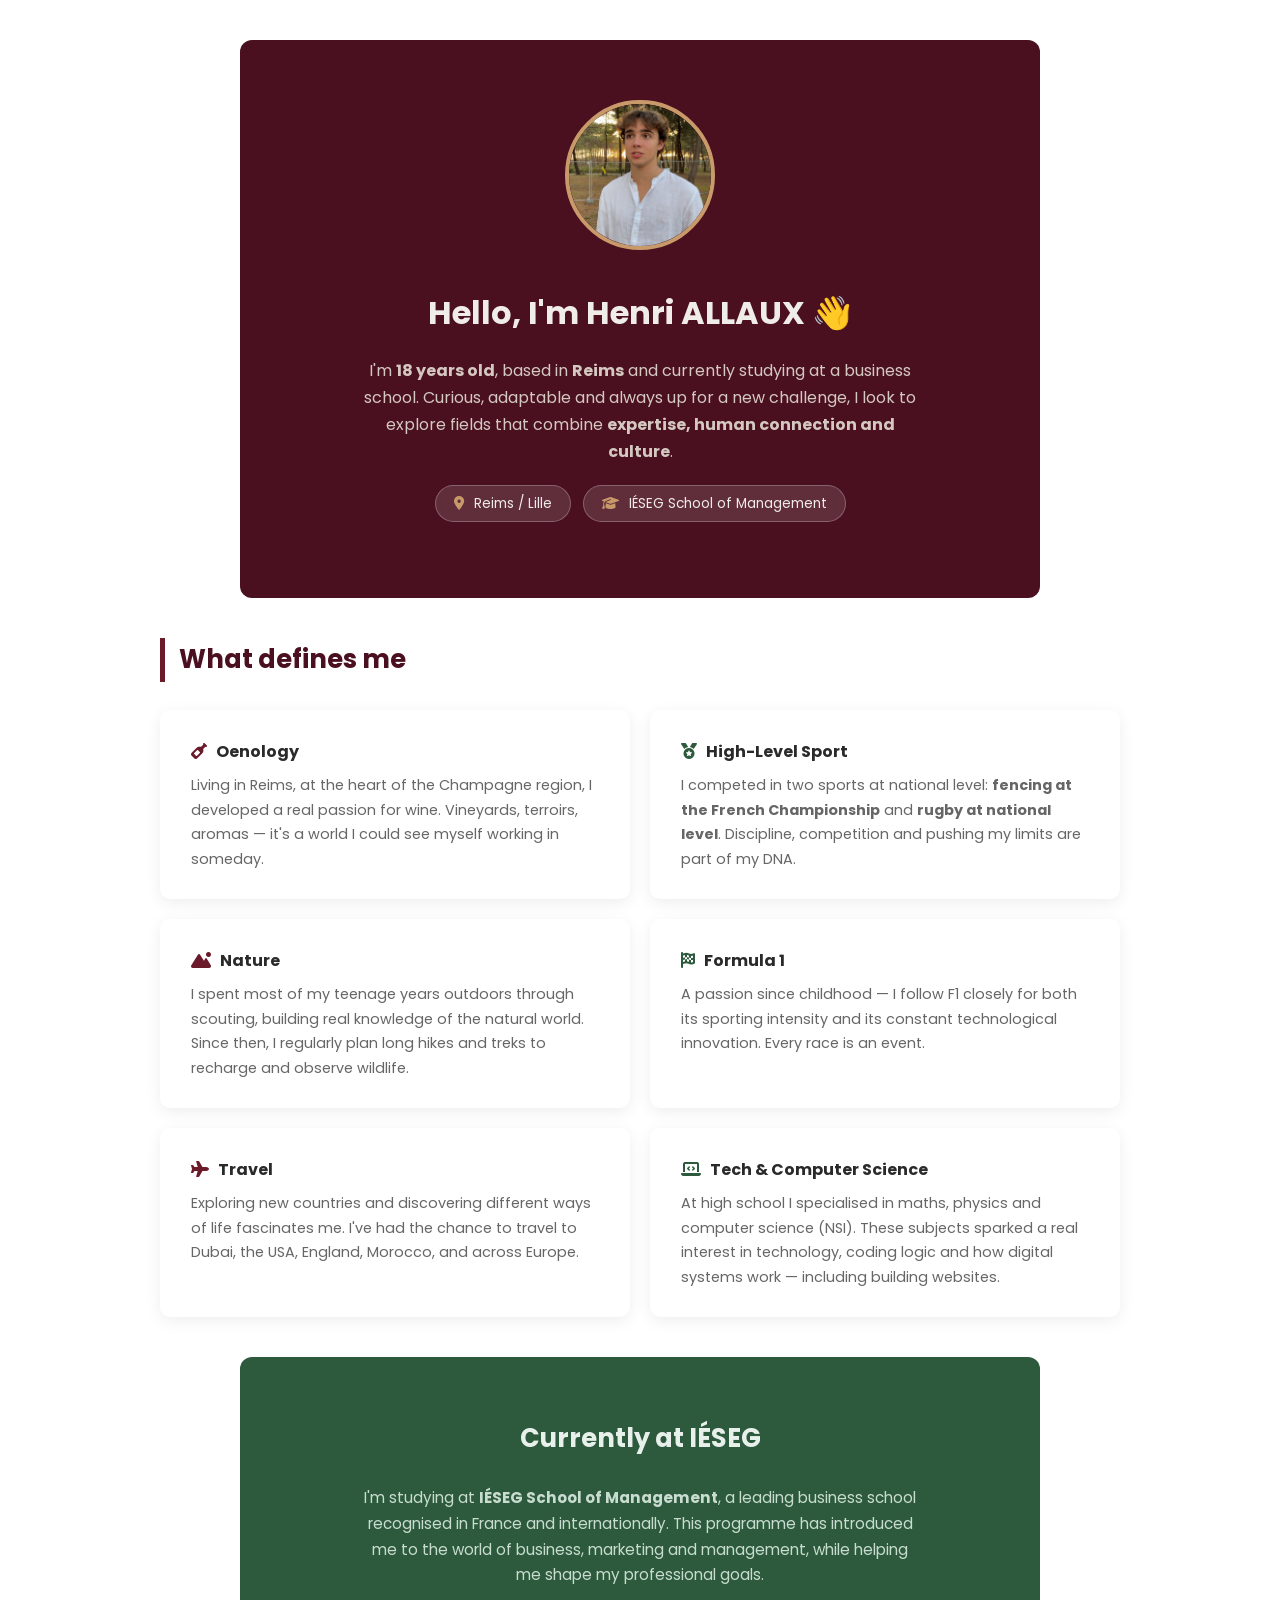
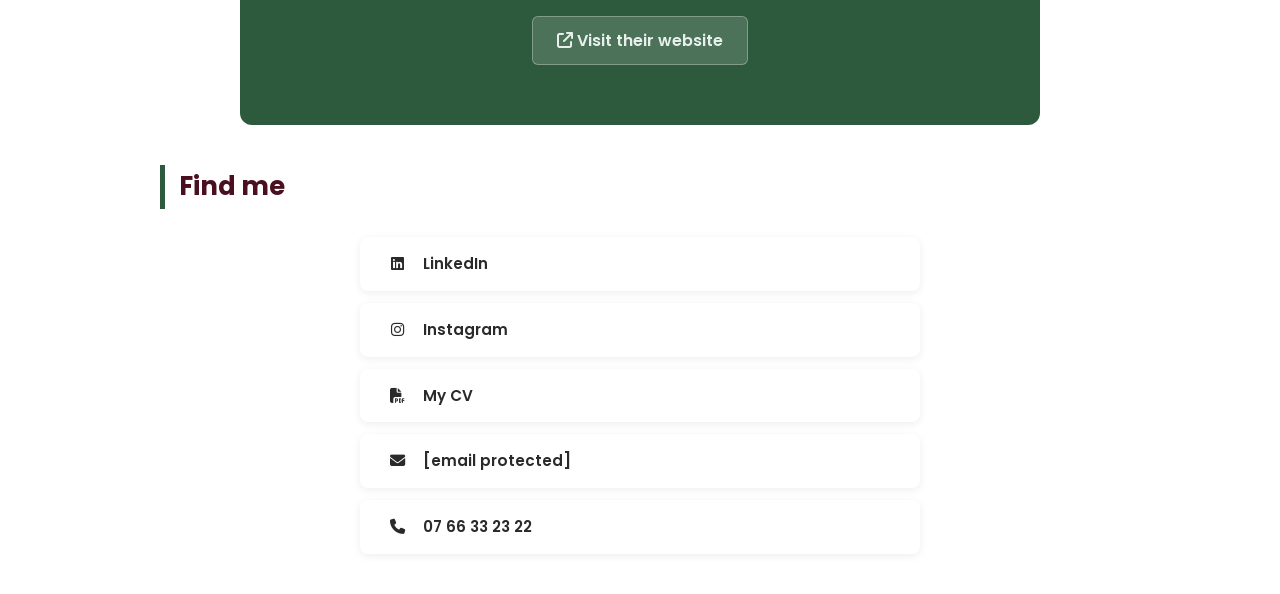
==== index.html @ 93f07aec "Rename Index.html to index.html" ====
<!DOCTYPE html>
<html>
  <head>
    <title>Henri ALLAUX - Profile</title>
    <meta charset="utf-8">
    <meta name="viewport" content="width=device-width, initial-scale=1.0">
    <link rel="stylesheet" href="https://cdnjs.cloudflare.com/ajax/libs/font-awesome/6.5.0/css/all.min.css">
    <link href="https://fonts.googleapis.com/css2?family=Poppins:wght@300;400;600;700&display=swap" rel="stylesheet">
    <link rel="stylesheet" href="style.css">
  </head>

  <body>

    <div id="presentation">

      <img src="image/profile-picture.jpeg" alt="Henri ALLAUX" id="profile-pic">

      <h1>Hello, I'm Henri ALLAUX 👋</h1>

      <p>
        I'm <strong>18 years old</strong>, based in <strong>Reims</strong> and currently studying at a business school.
        Curious, adaptable and always up for a new challenge, I look to explore fields that combine
        <strong>expertise, human connection and culture</strong>.
      </p>

      <p class="badges">
        <span><i class="fa-solid fa-location-dot"></i> Reims / Lille</span>
        <span><i class="fa-solid fa-graduation-cap"></i> IÉSEG School of Management</span>
      </p>

    </div>

    <div id="passions">

      <h2>What defines me</h2>

      <div class="passions-grid">

        <div class="passion-card">
          <h3><i class="fa-solid fa-wine-bottle"></i> Oenology</h3>
          <p>
            Living in Reims, at the heart of the Champagne region, I developed
            a real passion for wine. Vineyards, terroirs, aromas —
            it's a world I could see myself working in someday.
          </p>
        </div>

        <div class="passion-card">
          <h3><i class="fa-solid fa-medal"></i> High-Level Sport</h3>
          <p>
            I competed in two sports at national level:
            <strong>fencing at the French Championship</strong> and
            <strong>rugby at national level</strong>.
            Discipline, competition and pushing my limits are part of my DNA.
          </p>
        </div>

        <div class="passion-card">
          <h3><i class="fa-solid fa-mountain-sun"></i> Nature</h3>
          <p>
            I spent most of my teenage years outdoors through scouting,
            building real knowledge of the natural world. Since then,
            I regularly plan long hikes and treks to recharge and observe wildlife.
          </p>
        </div>

        <div class="passion-card">
          <h3><i class="fa-solid fa-flag-checkered"></i> Formula 1</h3>
          <p>
            A passion since childhood — I follow F1 closely for both its sporting
            intensity and its constant technological innovation. Every race is an event.
          </p>
        </div>

        <div class="passion-card">
          <h3><i class="fa-solid fa-plane"></i> Travel</h3>
          <p>
            Exploring new countries and discovering different ways of life fascinates me.
            I've had the chance to travel to Dubai, the USA, England, Morocco, and across Europe.
          </p>
        </div>

        <div class="passion-card">
          <h3><i class="fa-solid fa-laptop-code"></i> Tech & Computer Science</h3>
          <p>
            At high school I specialised in maths, physics and computer science (NSI).
            These subjects sparked a real interest in technology, coding logic
            and how digital systems work — including building websites.
          </p>
        </div>

      </div>

    </div>

    <div id="ecole">

      <h2>Currently at IÉSEG</h2>

      <p>
        I'm studying at <strong>IÉSEG School of Management</strong>,
        a leading business school recognised in France and internationally.
        This programme has introduced me to the world of business, marketing
        and management, while helping me shape my professional goals.
      </p>

      <a href="https://www.ieseg.fr" target="_blank">
        <i class="fa-solid fa-arrow-up-right-from-square"></i> Visit their website
      </a>

    </div>


    <div id="liens">

      <h2>Find me</h2>

      <ul class="liens-liste">

        <li>
          <a href="https://www.linkedin.com/in/henri-allaux-a12267328/" target="_blank">
            <i class="fa-brands fa-linkedin"></i> LinkedIn
          </a>
        </li>

        <li>
          <a href="https://www.instagram.com/henri.lx/" target="_blank">
            <i class="fa-brands fa-instagram"></i> Instagram
          </a>
        </li>

        <li>
          <a href="image/CVHenriAllauxFR1page.tex-2.pdf.pdf" target="_blank">
            <i class="fa-solid fa-file-pdf"></i> My CV
          </a>
        </li>

        <li>
          <a href="/cdn-cgi/l/email-protection#6109040f13084f000d0d00141921060c00080d4f020e0c">
            <i class="fa-solid fa-envelope"></i> <span class="__cf_email__" data-cfemail="b1d9d4dfc3d89fd0ddddd0c4c9f1d6dcd0d8dd9fd2dedc">[email&#160;protected]</span>
          </a>
        </li>

        <li>
          <a href="tel:0766332322">
            <i class="fa-solid fa-phone"></i> 07 66 33 23 22
          </a>
        </li>

      </ul>

    </div>


    <!-
---- style.css ----
/* ============================================
   HENRI ALLAUX — style.css
   ============================================ */

:root {
  --bordeaux:      #6b1a2a;
  --bordeaux-dark: #4a1020;
  --vert:          #2d5a3d;
  --texte:         #2a2a2a;
  --texte-doux:    #666666;
  --blanc:         #ffffff;
}

/* --- Reset --- */
* {
  margin: 0;
  padding: 0;
  box-sizing: border-box;
}

html, body {
  width: 100%;
  background-color: var(--blanc);
  font-family: 'Poppins', sans-serif;
  color: var(--texte);
  font-size: 16px;
  line-height: 1.7;
}

h1, h2, h3 { font-weight: 700; }
h1 { font-size: 2rem;  margin-bottom: 16px; }
h2 { font-size: 1.6rem; margin-bottom: 24px; }
h3 { font-size: 1rem;  margin-bottom: 8px; }

a {
  color: var(--vert);
  text-decoration: none;
  transition: color 0.3s ease;
}
a:hover { color: var(--bordeaux); }


/* ============================================
   MISE EN PAGE — blocs centrés
   ============================================ */
#presentation,
#ecole {
  max-width: 800px;
  margin: 40px auto;
  border-radius: 12px;
  padding: 60px 50px;
  text-align: center;
}

#passions,
#liens {
  max-width: 1000px;
  margin: 40px auto;
  padding: 0 20px;
}


/* ============================================
   BLOC 1 — PRÉSENTATION  (bordeaux)
   ============================================ */
#presentation {
  background-color: var(--bordeaux-dark);
  color: #f0ece8;
  /* Animation d'entrée */
  opacity: 0;
  transform: translateY(20px);
  animation: fadeUp 0.6s ease forwards;
}

#presentation h1 { color: #f0ece8; }

#presentation p {
  color: #d4c8c0;
  max-width: 560px;
  margin: 0 auto 16px auto;
}

/* Hover sur le bloc présentation — légère lueur */
#presentation:hover {
  box-shadow: 0 12px 40px rgba(74, 16, 32, 0.35);
  transition: box-shadow 0.4s ease;
}

.badges {
  display: flex;
  justify-content: center;
  flex-wrap: wrap;
  gap: 12px;
  margin-top: 20px !important;
}

.badges span {
  background-color: rgba(255,255,255,0.12);
  border: 1px solid rgba(255,255,255,0.25);
  padding: 6px 18px;
  border-radius: 999px;
  font-size: 0.85rem;
  color: #f0ece8;
  transition: background-color 0.3s ease;
}

.badges span:hover {
  background-color: rgba(255,255,255,0.22);
}

.badges i {
  color: #c89a6a;
  margin-right: 6px;
}

#profile-pic {
  width: 150px;
  height: 150px;
  border-radius: 50%;
  object-fit: cover;
  border: 4px solid #c89a6a;
  margin-bottom: 28px;
  transition: transform 0.4s ease;
}

#profile-pic:hover {
  transform: scale(1.05);
}


/* ============================================
   BLOC 2 — PASSIONS  (cartes blanches)
   ============================================ */
#passions h2 {
  color: var(--bordeaux-dark);
  border-left: 5px solid var(--bordeaux);
  padding-left: 14px;
  margin-bottom: 28px;
}

.passions-grid {
  display: flex;
  flex-wrap: wrap;
  gap: 20px;
}

.passion-card {
  background: var(--blanc);
  padding: 28px;
  border-radius: 10px;
  box-shadow: 0 4px 16px rgba(0,0,0,0.07);
  width: calc(50% - 10px);
  box-sizing: border-box;
  transition: box-shadow 0.3s ease, border-left 0.3s ease;
  border-left: 3px solid transparent;
}

.passion-card:hover {
  box-shadow: 0 8px 24px rgba(0,0,0,0.12);
  border-left: 3px solid var(--bordeaux);
}

.passion-card:nth-child(even):hover {
  border-left: 3px solid var(--vert);
}

.passion-card i {
  color: var(--bordeaux);
  margin-right: 6px;
}

.passion-card:nth-child(even) i {
  color: var(--vert);
}

.passion-card p {
  color: var(--texte-doux);
  font-size: 0.9rem;
}


/* ============================================
   BLOC 3 — ÉCOLE  (vert)
   ============================================ */
#ecole {
  background-color: var(--vert);
  color: #e8f0eb;
  animation: fadeUp 0.6s ease 0.2s forwards;
  opacity: 0;
  transform: translateY(20px);
}

#ecole:hover {
  box-shadow: 0 12px 40px rgba(45, 90, 61, 0.35);
  transition: box-shadow 0.4s ease;
}

#ecole h2 { color: #e8f0eb; }

#ecole p {
  color: #c8ddd0;
  max-width: 560px;
  margin: 0 auto 28px auto;
  font-size: 0.95rem;
}

#ecole a {
  display: inline-block;
  background-color: rgba(255,255,255,0.15);
  color: #e8f0eb;
  font-weight: 600;
  padding: 10px 24px;
  border-radius: 6px;
  border: 1px solid rgba(255,255,255,0.3);
  transition: background-color 0.3s ease, transform 0.3s ease;
}

#ecole a:hover {
  background-color: rgba(255,255,255,0.25);
  transform: scale(1.03);
  color: #ffffff;
}


/* ============================================
   BLOC 4 — LIENS  (cartes blanches)
   ============================================ */
#liens h2 {
  color: var(--bordeaux-dark);
  border-left: 5px solid var(--vert);
  padding-left: 14px;
  margin-bottom: 28px;
}

.liens-liste {
  list-style: none;
  padding: 0;
  display: flex;
  flex-direction: column;
  gap: 12px;
  max-width: 560px;
  margin: 0 auto;
}

.liens-liste li a {
  display: block;
  background: var(--blanc);
  color: var(--texte);
  font-weight: 600;
  padding: 14px 24px;
  border-radius: 8px;
  box-shadow: 0 2px 8px rgba(0,0,0,0.07);
  font-size: 0.95rem;
  border-left: 3px solid transparent;
  transition: box-shadow 0.3s ease, border-left 0.3s ease;
}

.liens-liste li a:hover {
  box-shadow: 0 6px 20px rgba(0,0,0,0.11);
  border-left: 3px solid var(--bordeaux);
}

.liens-liste li:nth-child(even) a:hover {
  border-left: 3px solid var(--vert);
}

.liens-liste li a i {
  margin-right: 12px;
  width: 20px;
  text-align: center;
}


/* ============================================
   FOOTER
   ============================================ */
footer {
  text-align: center;
  padding: 30px;
  color: #aaaaaa;
  font-size: 0.85rem;
}

footer i { color: var(--bordeaux); }


/* ============================================
   ANIMATION
   ============================================ */
@keyframes fadeUp {
  to {
    opacity: 1;
    transform: translateY(0);
  }
}


/* ============================================
   RESPONSIVE
   ============================================ */
@media (max-width: 720px) {
  #presentation,
  #ecole {
    margin: 20px 16px;
    padding: 40px 24px;
  }

  #passions,
  #liens {
    margin: 20px 16px;
    padding: 0;
  }

  .passion-card {
    width: 100%;
  }

  .badges {
    flex-direction: column;
    align-items: center;
  }
}
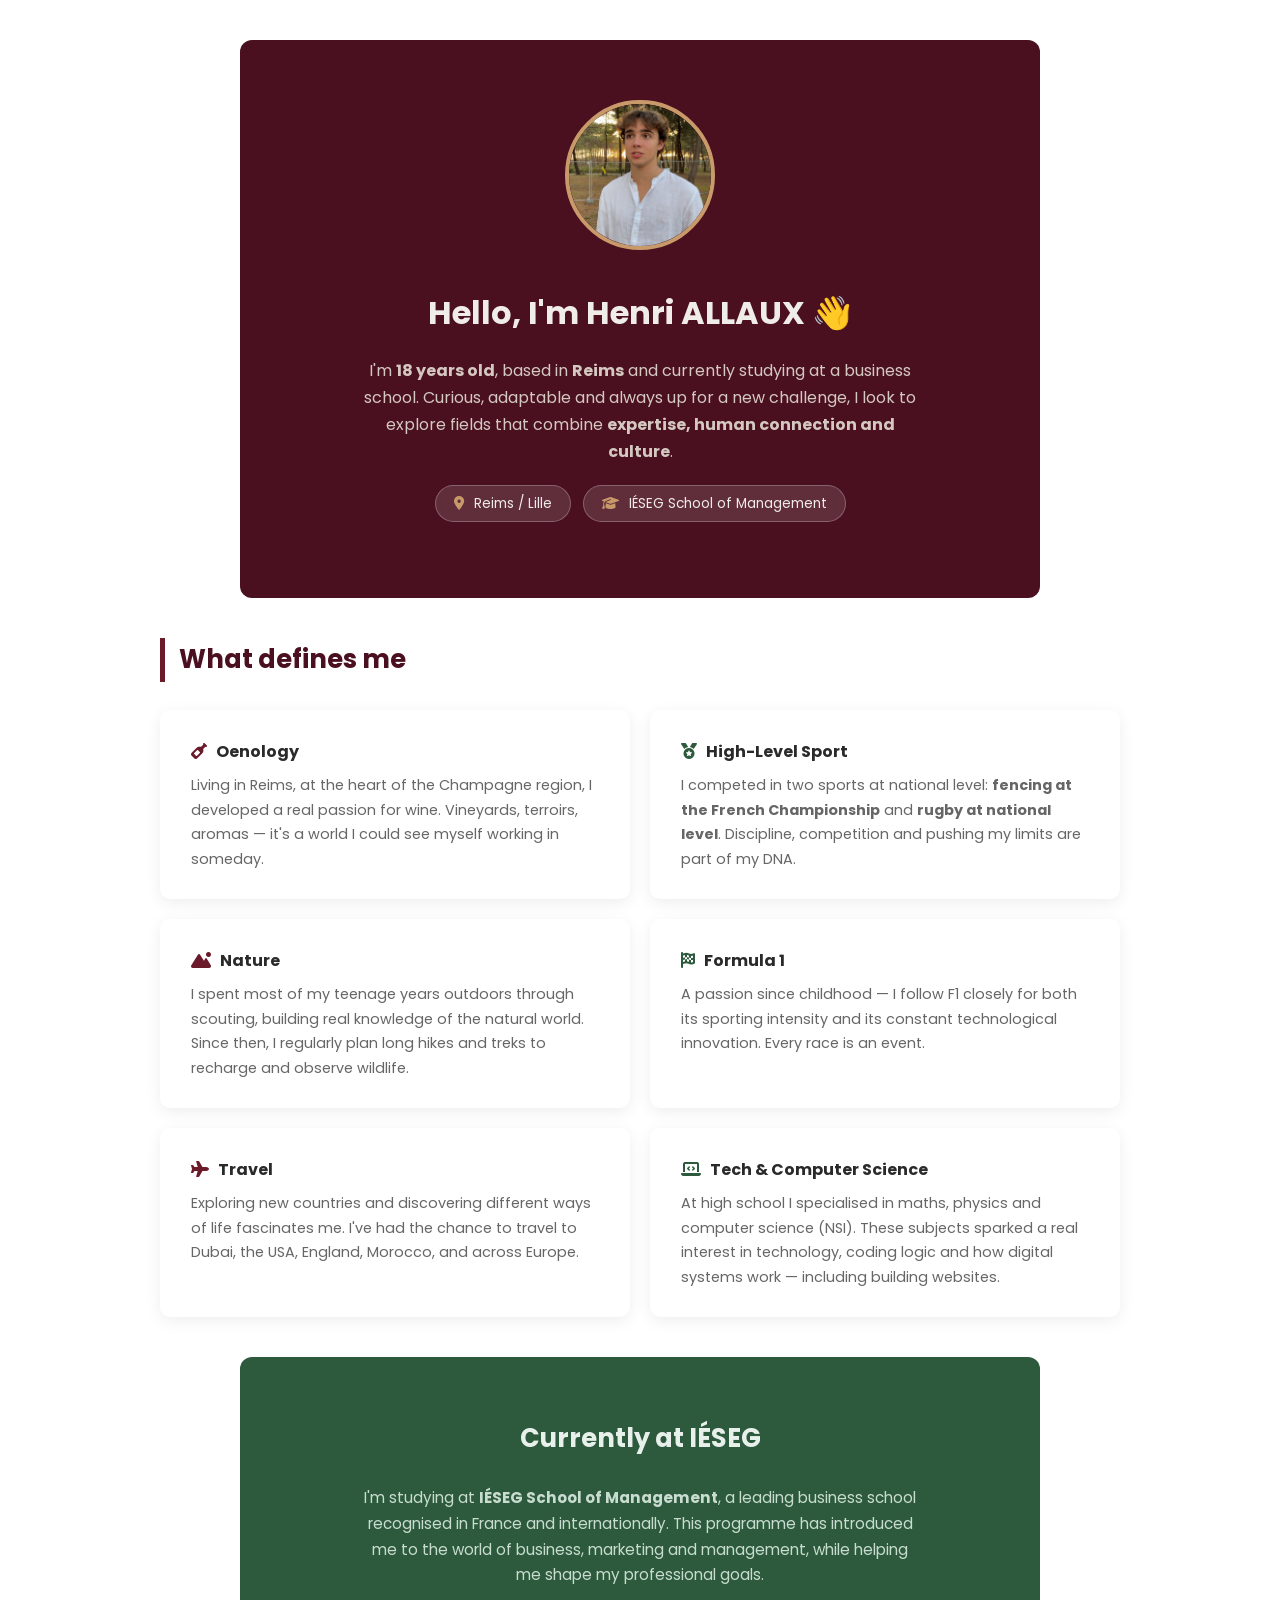
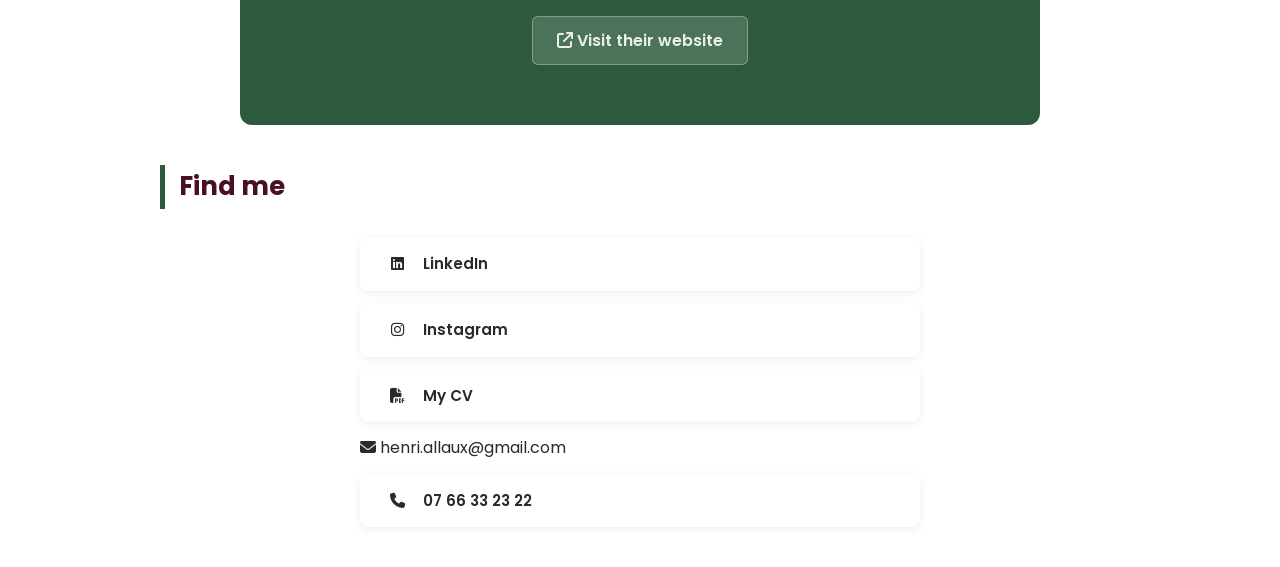
==== commit 705bcc51: "Update index.html" ====
--- a/index.html
+++ b/index.html
@@ -136,8 +136,7 @@
         </li>
 
         <li>
-          <a href="/cdn-cgi/l/email-protection#6109040f13084f000d0d00141921060c00080d4f020e0c">
-            <i class="fa-solid fa-envelope"></i> <span class="__cf_email__" data-cfemail="b1d9d4dfc3d89fd0ddddd0c4c9f1d6dcd0d8dd9fd2dedc">[email&#160;protected]</span>
+            <i class="fa-solid fa-envelope"></i> <span class="__cf_email__" data-cfemail="b1d9d4dfc3d89fd0ddddd0c4c9f1d6dcd0d8dd9fd2dedc">henri.allaux@gmail.com</span>
           </a>
         </li>
 
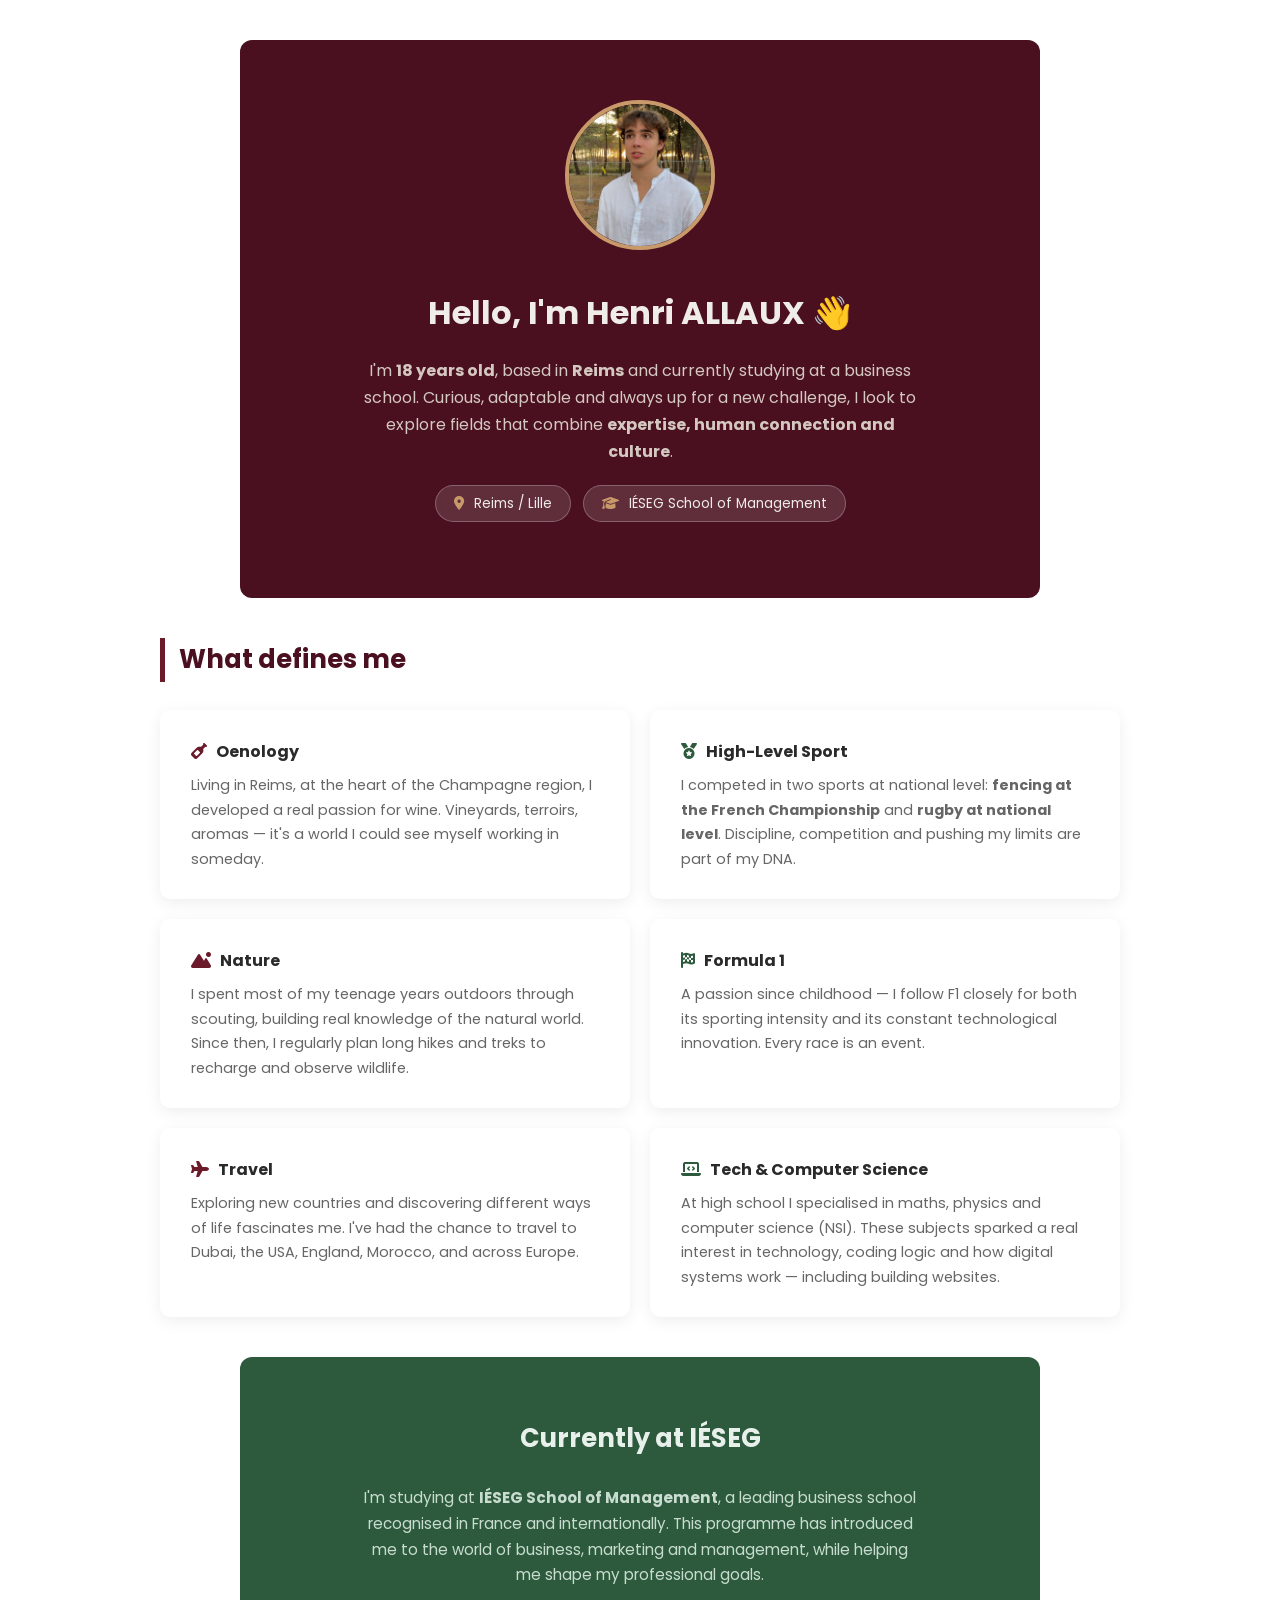
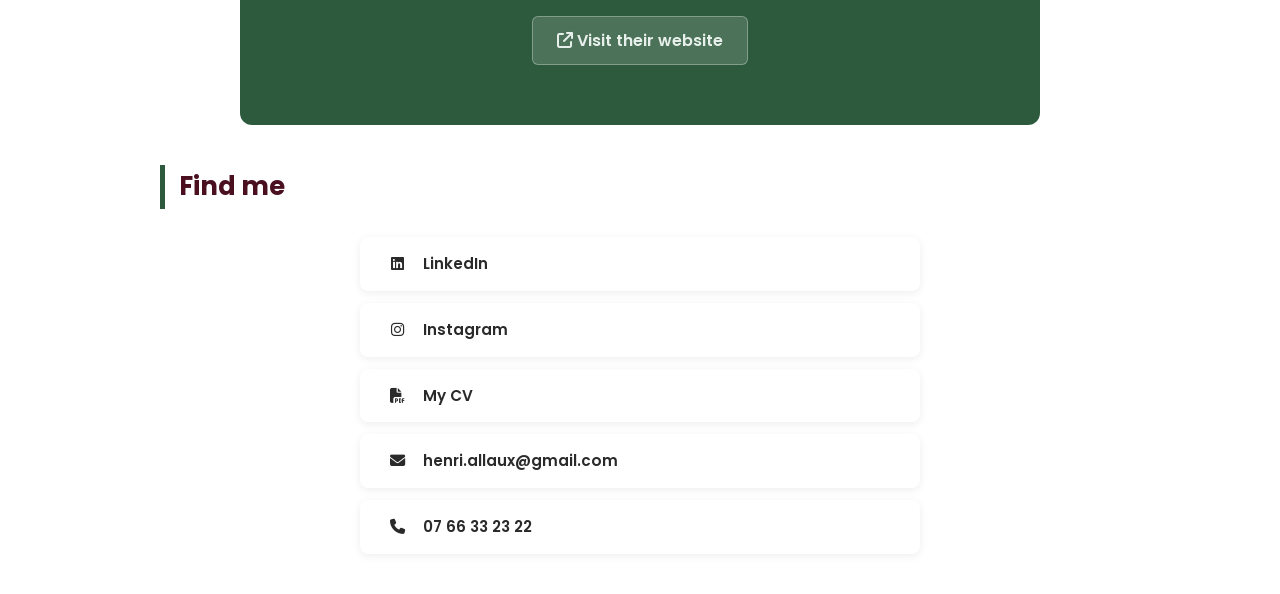
==== commit e8fa758a: "Update index.html" ====
--- a/index.html
+++ b/index.html
@@ -136,7 +136,8 @@
         </li>
 
         <li>
-            <i class="fa-solid fa-envelope"></i> <span class="__cf_email__" data-cfemail="b1d9d4dfc3d89fd0ddddd0c4c9f1d6dcd0d8dd9fd2dedc">henri.allaux@gmail.com</span>
+           <a href="mailto:henri.allaux@gmail.com">
+            <i class="fa-solid fa-envelope"></i> henri.allaux@gmail.com
           </a>
         </li>
 
